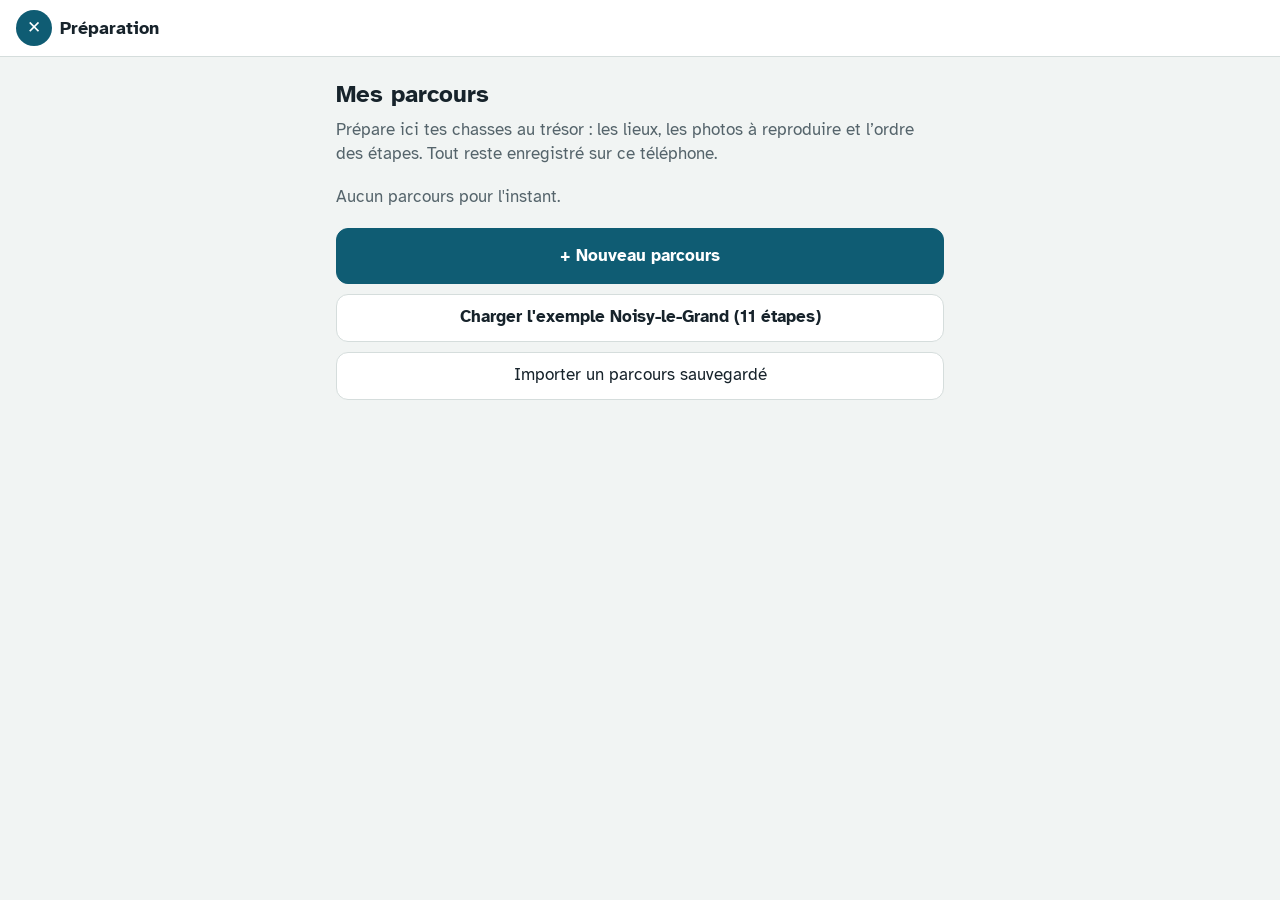
==== pilote.html @ 973d1b1b "Bloc 1 : mode préparation des parcours Le parent crée, renomme, duplique, sauvegarde et supprime ses" ====
<!doctype html>
<html lang="fr">
<head>
  <meta charset="utf-8">
  <meta name="viewport" content="width=device-width, initial-scale=1, viewport-fit=cover">
  <title>Chasse au trésor – Parent</title>
  <meta name="theme-color" content="#0f5c73">
  <link rel="preconnect" href="https://fonts.googleapis.com">
  <link rel="preconnect" href="https://fonts.gstatic.com" crossorigin>
  <link rel="stylesheet" href="https://fonts.googleapis.com/css2?family=Atkinson+Hyperlegible:wght@400;700&display=swap">
  <link rel="stylesheet" href="css/pilote.css">
</head>
<body>
  <div id="app"></div>
  <div id="toast" class="toast" role="status" aria-live="polite" hidden></div>
  <script src="js/vendor/qrcode.js"></script>
  <script src="js/stockage.js"></script>
  <script src="js/pilote.js"></script>
</body>
</html>
---- css/pilote.css ----
/* Téléphone parent : interface sobre et lisible en extérieur. */

:root {
  --fond: #f1f4f3;
  --surface: #ffffff;
  --encre: #17232b;
  --encre-2: #55646b;
  --trait: #d5dddc;
  --accent: #0f5c73;
  --accent-texte: #ffffff;
  --accent-doux: #e0eef2;
  --attention: #8a5200;
  --attention-fond: #fbeed6;
  --ok: #1d6636;
  --ok-fond: #e0f1e5;
  --danger: #b3261e;
  --voile: rgba(12, 20, 24, 0.55);
  --ombre: 0 1px 2px rgba(15, 35, 45, 0.08), 0 4px 16px rgba(15, 35, 45, 0.06);
  --rayon: 12px;
  --police: 'Atkinson Hyperlegible', system-ui, -apple-system, 'Segoe UI', Roboto, sans-serif;
  color-scheme: light;
}

@media (prefers-color-scheme: dark) {
  :root:not([data-theme='light']) {
    --fond: #0f1619;
    --surface: #172126;
    --encre: #e5ebea;
    --encre-2: #9aa8ac;
    --trait: #2b383e;
    --accent: #62b4ca;
    --accent-texte: #06212a;
    --accent-doux: #1b3540;
    --attention: #f0b45c;
    --attention-fond: #3a2a12;
    --ok: #7fd09a;
    --ok-fond: #16311f;
    --danger: #ff8a80;
    --voile: rgba(0, 0, 0, 0.65);
    --ombre: none;
    color-scheme: dark;
  }
}
:root[data-theme='dark'] {
  --fond: #0f1619;
  --surface: #172126;
  --encre: #e5ebea;
  --encre-2: #9aa8ac;
  --trait: #2b383e;
  --accent: #62b4ca;
  --accent-texte: #06212a;
  --accent-doux: #1b3540;
  --attention: #f0b45c;
  --attention-fond: #3a2a12;
  --ok: #7fd09a;
  --ok-fond: #16311f;
  --danger: #ff8a80;
  --voile: rgba(0, 0, 0, 0.65);
  --ombre: none;
  color-scheme: dark;
}

* { box-sizing: border-box; }
[hidden] { display: none !important; }

body {
  margin: 0;
  background: var(--fond);
  color: var(--encre);
  font-family: var(--police);
  font-size: 17px;
  line-height: 1.45;
  -webkit-text-size-adjust: 100%;
}

h1, h2, h3 { text-wrap: balance; margin: 0; }

button, input, select, label.btn { font: inherit; }

:focus-visible { outline: 3px solid var(--accent); outline-offset: 2px; }

/* Barre du haut */
.barre {
  position: sticky;
  top: env(safe-area-inset-top, 0px);
  z-index: 5;
  display: flex;
  align-items: center;
  gap: 8px;
  padding: 10px 16px;
  background: var(--surface);
  border-bottom: 1px solid var(--trait);
}
.barre h1 {
  flex: 1;
  font-size: 1.15rem;
  white-space: nowrap;
  overflow: hidden;
  text-overflow: ellipsis;
}
.marque {
  display: grid;
  place-items: center;
  width: 36px;
  height: 36px;
  border-radius: 50%;
  background: var(--accent);
  color: var(--accent-texte);
  font-weight: 700;
}
.btn-icone {
  width: 44px;
  height: 44px;
  margin-left: -8px;
  border: 0;
  background: none;
  color: var(--accent);
  font-size: 2rem;
  line-height: 1;
  cursor: pointer;
}

/* Page */
.page {
  display: flex;
  flex-direction: column;
  gap: 18px;
  max-width: 640px;
  margin: 0 auto;
  padding: 20px 16px 48px;
}
.intro h2 { font-size: 1.5rem; }
.intro p { margin: 6px 0 0; color: var(--encre-2); }
.vide { margin: 0; color: var(--encre-2); }
.alerte {
  margin: 0;
  padding: 12px 14px;
  border-radius: var(--rayon);
  background: var(--attention-fond);
  color: var(--attention);
}
.sous-titre {
  margin-top: 14px;
  font-size: 0.8rem;
  letter-spacing: 0.08em;
  text-transform: uppercase;
  color: var(--encre-2);
}

/* Boutons */
.btn {
  display: inline-flex;
  align-items: center;
  justify-content: center;
  min-height: 48px;
  padding: 10px 16px;
  border: 1px solid var(--trait);
  border-radius: var(--rayon);
  background: var(--surface);
  color: var(--encre);
  font-weight: 700;
  text-align: center;
  cursor: pointer;
}
.btn:disabled { opacity: 0.45; cursor: default; }
.btn-principal { background: var(--accent); border-color: var(--accent); color: var(--accent-texte); }
.btn-danger { background: var(--danger); border-color: var(--danger); color: #fff; }
.btn-danger-texte { color: var(--danger); }
.btn-large { min-height: 56px; font-size: 1.05rem; }
.pile-boutons { display: flex; flex-direction: column; gap: 10px; }
.rangee { display: flex; flex-wrap: wrap; align-items: center; gap: 10px 16px; }
.rangee-boutons { display: flex; gap: 10px; }
.rangee-boutons > * { flex: 1; }
.lien { color: var(--accent); font-weight: 700; }

/* Liste des parcours */
.liste-parcours { list-style: none; margin: 0; padding: 0; display: flex; flex-direction: column; gap: 10px; }
.carte-parcours {
  position: relative;
  display: flex;
  flex-direction: column;
  gap: 2px;
  width: 100%;
  padding: 14px 44px 14px 16px;
  border: 1px solid var(--trait);
  border-radius: var(--rayon);
  background: var(--surface);
  box-shadow: var(--ombre);
  color: var(--encre);
  text-align: left;
  cursor: pointer;
}
.carte-titre { font-size: 1.1rem; font-weight: 700; }
.carte-infos { font-size: 0.9rem; color: var(--encre-2); }
.chevron { position: absolute; right: 16px; top: 50%; transform: translateY(-50%); font-size: 1.6rem; color: var(--encre-2); }

/* Parcours : résumé + étapes */
.resume { display: flex; flex-wrap: wrap; align-items: center; gap: 8px 12px; font-weight: 700; }
.pastille { padding: 3px 10px; border-radius: 999px; font-size: 0.85rem; }
.pastille-attention { background: var(--attention-fond); color: var(--attention); }
.pastille-ok { background: var(--ok-fond); color: var(--ok); }

.liste-etapes { list-style: none; margin: 0; padding: 0; display: flex; flex-direction: column; gap: 8px; }
.etape {
  display: grid;
  grid-template-columns: 28px 56px minmax(0, 1fr) auto;
  align-items: center;
  gap: 10px;
  padding: 10px;
  border: 1px solid var(--trait);
  border-radius: var(--rayon);
  background: var(--surface);
}
.numero {
  display: grid;
  place-items: center;
  width: 28px;
  height: 28px;
  border-radius: 50%;
  background: var(--accent-doux);
  color: var(--accent);
  font-weight: 700;
  font-variant-numeric: tabular-nums;
}
.vignette { width: 56px; height: 56px; border-radius: 8px; object-fit: cover; display: block; }
.vignette-vide {
  display: grid;
  place-items: center;
  border: 1px dashed var(--trait);
  color: var(--encre-2);
  font-size: 0.65rem;
  line-height: 1.1;
  text-align: center;
}
.etape-texte {
  display: flex;
  flex-direction: column;
  min-width: 0;
  padding: 4px 0;
  border: 0;
  background: none;
  color: var(--encre);
  text-align: left;
  cursor: pointer;
}
.etape-nom { font-weight: 700; overflow-wrap: anywhere; }
.etape-coords { font-size: 0.85rem; color: var(--encre-2); font-variant-numeric: tabular-nums; }
.etape-actions { display: flex; align-items: center; gap: 6px; }
.btn-qr {
  width: 48px;
  height: 48px;
  padding: 2px;
  border: 1px solid var(--trait);
  border-radius: 6px;
  background: #fff;
  cursor: pointer;
}
.btn-qr svg { display: block; width: 100%; height: 100%; }
.fleches { display: flex; flex-direction: column; gap: 4px; }
.btn-fleche {
  width: 36px;
  height: 22px;
  border: 1px solid var(--trait);
  border-radius: 6px;
  background: var(--surface);
  color: var(--encre);
  font-size: 0.85rem;
  line-height: 1;
  cursor: pointer;
}
.btn-fleche:disabled { opacity: 0.3; cursor: default; }

/* Formulaire d'étape */
.champ { display: flex; flex-direction: column; gap: 8px; }
.champ > label, .etiquette { font-weight: 700; }
.formulaire input[type='text'], .formulaire select, .boite input[type='text'] {
  width: 100%;
  min-height: 50px;
  padding: 10px 12px;
  border: 1px solid var(--trait);
  border-radius: var(--rayon);
  background: var(--surface);
  color: var(--encre);
  font-size: 1rem;
}
.formulaire input.invalide { border-color: var(--danger); }
.aide { margin: 0; font-size: 0.9rem; color: var(--encre-2); }
.apercu-photo img { display: block; width: 100%; max-height: 360px; object-fit: contain; border-radius: var(--rayon); background: var(--surface); }
.apercu-vide {
  display: grid;
  place-items: center;
  min-height: 140px;
  border: 1px dashed var(--trait);
  border-radius: var(--rayon);
  color: var(--encre-2);
}

/* Boîtes de dialogue */
.voile {
  position: fixed;
  inset: 0;
  z-index: 20;
  display: grid;
  place-items: center;
  padding: 16px;
  background: var(--voile);
}
.boite {
  display: flex;
  flex-direction: column;
  gap: 14px;
  width: 100%;
  max-width: 420px;
  padding: 20px;
  border-radius: 16px;
  background: var(--surface);
  color: var(--encre);
}
.boite h2 { font-size: 1.2rem; }
.boite p { margin: 0; color: var(--encre-2); }

/* QR en grand : toujours noir sur blanc pour être scanné facilement */
.voile-qr { background: var(--fond); overflow-y: auto; place-items: start center; padding-top: calc(16px + env(safe-area-inset-top, 0px)); }
.qr-contenu { display: flex; flex-direction: column; gap: 12px; width: 100%; max-width: 440px; text-align: center; }
.qr-etape { margin: 0; font-size: 0.85rem; letter-spacing: 0.08em; text-transform: uppercase; color: var(--encre-2); }
.qr-contenu h2 { font-size: 1.35rem; }
.qr-grand { width: 100%; max-width: 360px; margin: 0 auto; padding: 8px; border-radius: 12px; background: #fff; }
.qr-grand svg { display: block; width: 100%; height: auto; }
.qr-coords { margin: 0; color: var(--encre-2); font-variant-numeric: tabular-nums; }

/* Message temporaire */
.toast {
  position: fixed;
  left: 16px;
  right: 16px;
  bottom: calc(16px + env(safe-area-inset-bottom, 0px));
  z-index: 30;
  max-width: 480px;
  margin: 0 auto;
  padding: 12px 16px;
  border-radius: var(--rayon);
  background: var(--encre);
  color: var(--fond);
  text-align: center;
  font-weight: 700;
}

@media (prefers-reduced-motion: no-preference) {
  .btn, .carte-parcours { transition: transform 0.08s ease; }
  .btn:active:not(:disabled), .carte-parcours:active { transform: scale(0.98); }
}
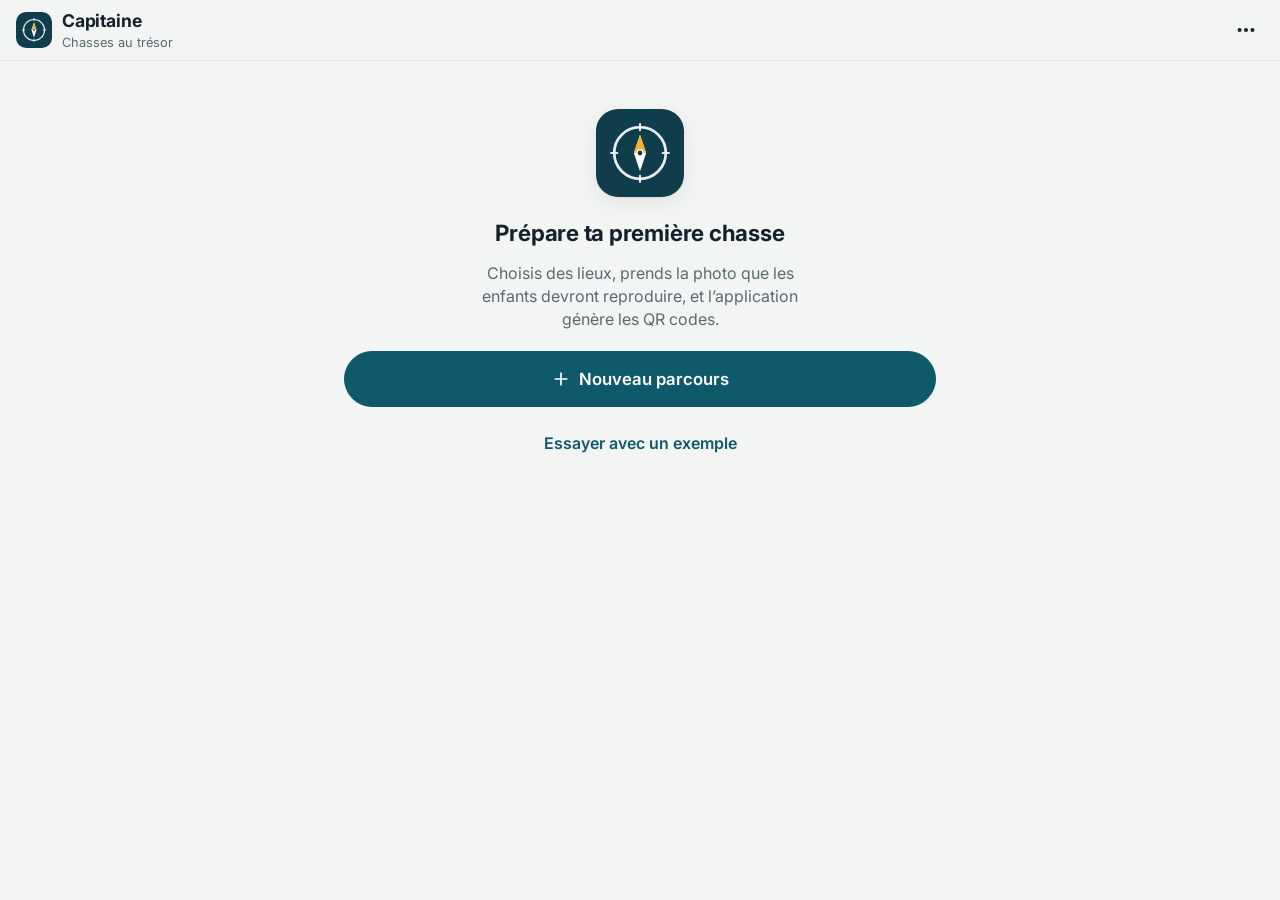
==== commit 81b34c8d: "Application parent « Capitaine » installable et nouvelle interface - Manifeste, icônes et service wo" ====
--- a/pilote.html
+++ b/pilote.html
@@ -3,18 +3,29 @@
 <head>
   <meta charset="utf-8">
   <meta name="viewport" content="width=device-width, initial-scale=1, viewport-fit=cover">
-  <title>Chasse au trésor – Parent</title>
-  <meta name="theme-color" content="#0f5c73">
+  <title>Capitaine – Chasse au trésor</title>
+  <meta name="description" content="Préparer et piloter les chasses au trésor des enfants.">
+  <meta name="theme-color" content="#f3f5f4" media="(prefers-color-scheme: light)">
+  <meta name="theme-color" content="#0e1518" media="(prefers-color-scheme: dark)">
+  <meta name="mobile-web-app-capable" content="yes">
+  <meta name="apple-mobile-web-app-capable" content="yes">
+  <meta name="apple-mobile-web-app-title" content="Capitaine">
+  <meta name="apple-mobile-web-app-status-bar-style" content="default">
+  <link rel="manifest" href="manifest-pilote.webmanifest">
+  <link rel="icon" href="icones/parent.svg" type="image/svg+xml">
+  <link rel="apple-touch-icon" href="icones/parent-apple-touch.png">
   <link rel="preconnect" href="https://fonts.googleapis.com">
   <link rel="preconnect" href="https://fonts.gstatic.com" crossorigin>
-  <link rel="stylesheet" href="https://fonts.googleapis.com/css2?family=Atkinson+Hyperlegible:wght@400;700&display=swap">
-  <link rel="stylesheet" href="css/pilote.css">
+  <link rel="stylesheet" href="https://fonts.googleapis.com/css2?family=Inter:wght@400;500;600;700&display=swap">
+  <link rel="stylesheet" href="js/vendor/leaflet/leaflet.css">
+  <link rel="stylesheet" href="css/pilote.css?v=5">
 </head>
 <body>
   <div id="app"></div>
   <div id="toast" class="toast" role="status" aria-live="polite" hidden></div>
   <script src="js/vendor/qrcode.js"></script>
-  <script src="js/stockage.js"></script>
-  <script src="js/pilote.js"></script>
+  <script src="js/vendor/leaflet/leaflet.js"></script>
+  <script src="js/stockage.js?v=3"></script>
+  <script src="js/pilote.js?v=5"></script>
 </body>
 </html>
--- a/js/vendor/leaflet/leaflet.css
+++ b/js/vendor/leaflet/leaflet.css
@@ -0,0 +1,661 @@
+/* required styles */
+
+.leaflet-pane,
+.leaflet-tile,
+.leaflet-marker-icon,
+.leaflet-marker-shadow,
+.leaflet-tile-container,
+.leaflet-pane > svg,
+.leaflet-pane > canvas,
+.leaflet-zoom-box,
+.leaflet-image-layer,
+.leaflet-layer {
+	position: absolute;
+	left: 0;
+	top: 0;
+	}
+.leaflet-container {
+	overflow: hidden;
+	}
+.leaflet-tile,
+.leaflet-marker-icon,
+.leaflet-marker-shadow {
+	-webkit-user-select: none;
+	   -moz-user-select: none;
+	        user-select: none;
+	  -webkit-user-drag: none;
+	}
+/* Prevents IE11 from highlighting tiles in blue */
+.leaflet-tile::selection {
+	background: transparent;
+}
+/* Safari renders non-retina tile on retina better with this, but Chrome is worse */
+.leaflet-safari .leaflet-tile {
+	image-rendering: -webkit-optimize-contrast;
+	}
+/* hack that prevents hw layers "stretching" when loading new tiles */
+.leaflet-safari .leaflet-tile-container {
+	width: 1600px;
+	height: 1600px;
+	-webkit-transform-origin: 0 0;
+	}
+.leaflet-marker-icon,
+.leaflet-marker-shadow {
+	display: block;
+	}
+/* .leaflet-container svg: reset svg max-width decleration shipped in Joomla! (joomla.org) 3.x */
+/* .leaflet-container img: map is broken in FF if you have max-width: 100% on tiles */
+.leaflet-container .leaflet-overlay-pane svg {
+	max-width: none !important;
+	max-height: none !important;
+	}
+.leaflet-container .leaflet-marker-pane img,
+.leaflet-container .leaflet-shadow-pane img,
+.leaflet-container .leaflet-tile-pane img,
+.leaflet-container img.leaflet-image-layer,
+.leaflet-container .leaflet-tile {
+	max-width: none !important;
+	max-height: none !important;
+	width: auto;
+	padding: 0;
+	}
+
+.leaflet-container img.leaflet-tile {
+	/* See: https://bugs.chromium.org/p/chromium/issues/detail?id=600120 */
+	mix-blend-mode: plus-lighter;
+}
+
+.leaflet-container.leaflet-touch-zoom {
+	-ms-touch-action: pan-x pan-y;
+	touch-action: pan-x pan-y;
+	}
+.leaflet-container.leaflet-touch-drag {
+	-ms-touch-action: pinch-zoom;
+	/* Fallback for FF which doesn't support pinch-zoom */
+	touch-action: none;
+	touch-action: pinch-zoom;
+}
+.leaflet-container.leaflet-touch-drag.leaflet-touch-zoom {
+	-ms-touch-action: none;
+	touch-action: none;
+}
+.leaflet-container {
+	-webkit-tap-highlight-color: transparent;
+}
+.leaflet-container a {
+	-webkit-tap-highlight-color: rgba(51, 181, 229, 0.4);
+}
+.leaflet-tile {
+	filter: inherit;
+	visibility: hidden;
+	}
+.leaflet-tile-loaded {
+	visibility: inherit;
+	}
+.leaflet-zoom-box {
+	width: 0;
+	height: 0;
+	-moz-box-sizing: border-box;
+	     box-sizing: border-box;
+	z-index: 800;
+	}
+/* workaround for https://bugzilla.mozilla.org/show_bug.cgi?id=888319 */
+.leaflet-overlay-pane svg {
+	-moz-user-select: none;
+	}
+
+.leaflet-pane         { z-index: 400; }
+
+.leaflet-tile-pane    { z-index: 200; }
+.leaflet-overlay-pane { z-index: 400; }
+.leaflet-shadow-pane  { z-index: 500; }
+.leaflet-marker-pane  { z-index: 600; }
+.leaflet-tooltip-pane   { z-index: 650; }
+.leaflet-popup-pane   { z-index: 700; }
+
+.leaflet-map-pane canvas { z-index: 100; }
+.leaflet-map-pane svg    { z-index: 200; }
+
+.leaflet-vml-shape {
+	width: 1px;
+	height: 1px;
+	}
+.lvml {
+	behavior: url(#default#VML);
+	display: inline-block;
+	position: absolute;
+	}
+
+
+/* control positioning */
+
+.leaflet-control {
+	position: relative;
+	z-index: 800;
+	pointer-events: visiblePainted; /* IE 9-10 doesn't have auto */
+	pointer-events: auto;
+	}
+.leaflet-top,
+.leaflet-bottom {
+	position: absolute;
+	z-index: 1000;
+	pointer-events: none;
+	}
+.leaflet-top {
+	top: 0;
+	}
+.leaflet-right {
+	right: 0;
+	}
+.leaflet-bottom {
+	bottom: 0;
+	}
+.leaflet-left {
+	left: 0;
+	}
+.leaflet-control {
+	float: left;
+	clear: both;
+	}
+.leaflet-right .leaflet-control {
+	float: right;
+	}
+.leaflet-top .leaflet-control {
+	margin-top: 10px;
+	}
+.leaflet-bottom .leaflet-control {
+	margin-bottom: 10px;
+	}
+.leaflet-left .leaflet-control {
+	margin-left: 10px;
+	}
+.leaflet-right .leaflet-control {
+	margin-right: 10px;
+	}
+
+
+/* zoom and fade animations */
+
+.leaflet-fade-anim .leaflet-popup {
+	opacity: 0;
+	-webkit-transition: opacity 0.2s linear;
+	   -moz-transition: opacity 0.2s linear;
+	        transition: opacity 0.2s linear;
+	}
+.leaflet-fade-anim .leaflet-map-pane .leaflet-popup {
+	opacity: 1;
+	}
+.leaflet-zoom-animated {
+	-webkit-transform-origin: 0 0;
+	    -ms-transform-origin: 0 0;
+	        transform-origin: 0 0;
+	}
+svg.leaflet-zoom-animated {
+	will-change: transform;
+}
+
+.leaflet-zoom-anim .leaflet-zoom-animated {
+	-webkit-transition: -webkit-transform 0.25s cubic-bezier(0,0,0.25,1);
+	   -moz-transition:    -moz-transform 0.25s cubic-bezier(0,0,0.25,1);
+	        transition:         transform 0.25s cubic-bezier(0,0,0.25,1);
+	}
+.leaflet-zoom-anim .leaflet-tile,
+.leaflet-pan-anim .leaflet-tile {
+	-webkit-transition: none;
+	   -moz-transition: none;
+	        transition: none;
+	}
+
+.leaflet-zoom-anim .leaflet-zoom-hide {
+	visibility: hidden;
+	}
+
+
+/* cursors */
+
+.leaflet-interactive {
+	cursor: pointer;
+	}
+.leaflet-grab {
+	cursor: -webkit-grab;
+	cursor:    -moz-grab;
+	cursor:         grab;
+	}
+.leaflet-crosshair,
+.leaflet-crosshair .leaflet-interactive {
+	cursor: crosshair;
+	}
+.leaflet-popup-pane,
+.leaflet-control {
+	cursor: auto;
+	}
+.leaflet-dragging .leaflet-grab,
+.leaflet-dragging .leaflet-grab .leaflet-interactive,
+.leaflet-dragging .leaflet-marker-draggable {
+	cursor: move;
+	cursor: -webkit-grabbing;
+	cursor:    -moz-grabbing;
+	cursor:         grabbing;
+	}
+
+/* marker & overlays interactivity */
+.leaflet-marker-icon,
+.leaflet-marker-shadow,
+.leaflet-image-layer,
+.leaflet-pane > svg path,
+.leaflet-tile-container {
+	pointer-events: none;
+	}
+
+.leaflet-marker-icon.leaflet-interactive,
+.leaflet-image-layer.leaflet-interactive,
+.leaflet-pane > svg path.leaflet-interactive,
+svg.leaflet-image-layer.leaflet-interactive path {
+	pointer-events: visiblePainted; /* IE 9-10 doesn't have auto */
+	pointer-events: auto;
+	}
+
+/* visual tweaks */
+
+.leaflet-container {
+	background: #ddd;
+	outline-offset: 1px;
+	}
+.leaflet-container a {
+	color: #0078A8;
+	}
+.leaflet-zoom-box {
+	border: 2px dotted #38f;
+	background: rgba(255,255,255,0.5);
+	}
+
+
+/* general typography */
+.leaflet-container {
+	font-family: "Helvetica Neue", Arial, Helvetica, sans-serif;
+	font-size: 12px;
+	font-size: 0.75rem;
+	line-height: 1.5;
+	}
+
+
+/* general toolbar styles */
+
+.leaflet-bar {
+	box-shadow: 0 1px 5px rgba(0,0,0,0.65);
+	border-radius: 4px;
+	}
+.leaflet-bar a {
+	background-color: #fff;
+	border-bottom: 1px solid #ccc;
+	width: 26px;
+	height: 26px;
+	line-height: 26px;
+	display: block;
+	text-align: center;
+	text-decoration: none;
+	color: black;
+	}
+.leaflet-bar a,
+.leaflet-control-layers-toggle {
+	background-position: 50% 50%;
+	background-repeat: no-repeat;
+	display: block;
+	}
+.leaflet-bar a:hover,
+.leaflet-bar a:focus {
+	background-color: #f4f4f4;
+	}
+.leaflet-bar a:first-child {
+	border-top-left-radius: 4px;
+	border-top-right-radius: 4px;
+	}
+.leaflet-bar a:last-child {
+	border-bottom-left-radius: 4px;
+	border-bottom-right-radius: 4px;
+	border-bottom: none;
+	}
+.leaflet-bar a.leaflet-disabled {
+	cursor: default;
+	background-color: #f4f4f4;
+	color: #bbb;
+	}
+
+.leaflet-touch .leaflet-bar a {
+	width: 30px;
+	height: 30px;
+	line-height: 30px;
+	}
+.leaflet-touch .leaflet-bar a:first-child {
+	border-top-left-radius: 2px;
+	border-top-right-radius: 2px;
+	}
+.leaflet-touch .leaflet-bar a:last-child {
+	border-bottom-left-radius: 2px;
+	border-bottom-right-radius: 2px;
+	}
+
+/* zoom control */
+
+.leaflet-control-zoom-in,
+.leaflet-control-zoom-out {
+	font: bold 18px 'Lucida Console', Monaco, monospace;
+	text-indent: 1px;
+	}
+
+.leaflet-touch .leaflet-control-zoom-in, .leaflet-touch .leaflet-control-zoom-out  {
+	font-size: 22px;
+	}
+
+
+/* layers control */
+
+.leaflet-control-layers {
+	box-shadow: 0 1px 5px rgba(0,0,0,0.4);
+	background: #fff;
+	border-radius: 5px;
+	}
+.leaflet-control-layers-toggle {
+	background-image: url(images/layers.png);
+	width: 36px;
+	height: 36px;
+	}
+.leaflet-retina .leaflet-control-layers-toggle {
+	background-image: url(images/layers-2x.png);
+	background-size: 26px 26px;
+	}
+.leaflet-touch .leaflet-control-layers-toggle {
+	width: 44px;
+	height: 44px;
+	}
+.leaflet-control-layers .leaflet-control-layers-list,
+.leaflet-control-layers-expanded .leaflet-control-layers-toggle {
+	display: none;
+	}
+.leaflet-control-layers-expanded .leaflet-control-layers-list {
+	display: block;
+	position: relative;
+	}
+.leaflet-control-layers-expanded {
+	padding: 6px 10px 6px 6px;
+	color: #333;
+	background: #fff;
+	}
+.leaflet-control-layers-scrollbar {
+	overflow-y: scroll;
+	overflow-x: hidden;
+	padding-right: 5px;
+	}
+.leaflet-control-layers-selector {
+	margin-top: 2px;
+	position: relative;
+	top: 1px;
+	}
+.leaflet-control-layers label {
+	display: block;
+	font-size: 13px;
+	font-size: 1.08333em;
+	}
+.leaflet-control-layers-separator {
+	height: 0;
+	border-top: 1px solid #ddd;
+	margin: 5px -10px 5px -6px;
+	}
+
+/* Default icon URLs */
+.leaflet-default-icon-path { /* used only in path-guessing heuristic, see L.Icon.Default */
+	background-image: url(images/marker-icon.png);
+	}
+
+
+/* attribution and scale controls */
+
+.leaflet-container .leaflet-control-attribution {
+	background: #fff;
+	background: rgba(255, 255, 255, 0.8);
+	margin: 0;
+	}
+.leaflet-control-attribution,
+.leaflet-control-scale-line {
+	padding: 0 5px;
+	color: #333;
+	line-height: 1.4;
+	}
+.leaflet-control-attribution a {
+	text-decoration: none;
+	}
+.leaflet-control-attribution a:hover,
+.leaflet-control-attribution a:focus {
+	text-decoration: underline;
+	}
+.leaflet-attribution-flag {
+	display: inline !important;
+	vertical-align: baseline !important;
+	width: 1em;
+	height: 0.6669em;
+	}
+.leaflet-left .leaflet-control-scale {
+	margin-left: 5px;
+	}
+.leaflet-bottom .leaflet-control-scale {
+	margin-bottom: 5px;
+	}
+.leaflet-control-scale-line {
+	border: 2px solid #777;
+	border-top: none;
+	line-height: 1.1;
+	padding: 2px 5px 1px;
+	white-space: nowrap;
+	-moz-box-sizing: border-box;
+	     box-sizing: border-box;
+	background: rgba(255, 255, 255, 0.8);
+	text-shadow: 1px 1px #fff;
+	}
+.leaflet-control-scale-line:not(:first-child) {
+	border-top: 2px solid #777;
+	border-bottom: none;
+	margin-top: -2px;
+	}
+.leaflet-control-scale-line:not(:first-child):not(:last-child) {
+	border-bottom: 2px solid #777;
+	}
+
+.leaflet-touch .leaflet-control-attribution,
+.leaflet-touch .leaflet-control-layers,
+.leaflet-touch .leaflet-bar {
+	box-shadow: none;
+	}
+.leaflet-touch .leaflet-control-layers,
+.leaflet-touch .leaflet-bar {
+	border: 2px solid rgba(0,0,0,0.2);
+	background-clip: padding-box;
+	}
+
+
+/* popup */
+
+.leaflet-popup {
+	position: absolute;
+	text-align: center;
+	margin-bottom: 20px;
+	}
+.leaflet-popup-content-wrapper {
+	padding: 1px;
+	text-align: left;
+	border-radius: 12px;
+	}
+.leaflet-popup-content {
+	margin: 13px 24px 13px 20px;
+	line-height: 1.3;
+	font-size: 13px;
+	font-size: 1.08333em;
+	min-height: 1px;
+	}
+.leaflet-popup-content p {
+	margin: 17px 0;
+	margin: 1.3em 0;
+	}
+.leaflet-popup-tip-container {
+	width: 40px;
+	height: 20px;
+	position: absolute;
+	left: 50%;
+	margin-top: -1px;
+	margin-left: -20px;
+	overflow: hidden;
+	pointer-events: none;
+	}
+.leaflet-popup-tip {
+	width: 17px;
+	height: 17px;
+	padding: 1px;
+
+	margin: -10px auto 0;
+	pointer-events: auto;
+
+	-webkit-transform: rotate(45deg);
+	   -moz-transform: rotate(45deg);
+	    -ms-transform: rotate(45deg);
+	        transform: rotate(45deg);
+	}
+.leaflet-popup-content-wrapper,
+.leaflet-popup-tip {
+	background: white;
+	color: #333;
+	box-shadow: 0 3px 14px rgba(0,0,0,0.4);
+	}
+.leaflet-container a.leaflet-popup-close-button {
+	position: absolute;
+	top: 0;
+	right: 0;
+	border: none;
+	text-align: center;
+	width: 24px;
+	height: 24px;
+	font: 16px/24px Tahoma, Verdana, sans-serif;
+	color: #757575;
+	text-decoration: none;
+	background: transparent;
+	}
+.leaflet-container a.leaflet-popup-close-button:hover,
+.leaflet-container a.leaflet-popup-close-button:focus {
+	color: #585858;
+	}
+.leaflet-popup-scrolled {
+	overflow: auto;
+	}
+
+.leaflet-oldie .leaflet-popup-content-wrapper {
+	-ms-zoom: 1;
+	}
+.leaflet-oldie .leaflet-popup-tip {
+	width: 24px;
+	margin: 0 auto;
+
+	-ms-filter: "progid:DXImageTransform.Microsoft.Matrix(M11=0.70710678, M12=0.70710678, M21=-0.70710678, M22=0.70710678)";
+	filter: progid:DXImageTransform.Microsoft.Matrix(M11=0.70710678, M12=0.70710678, M21=-0.70710678, M22=0.70710678);
+	}
+
+.leaflet-oldie .leaflet-control-zoom,
+.leaflet-oldie .leaflet-control-layers,
+.leaflet-oldie .leaflet-popup-content-wrapper,
+.leaflet-oldie .leaflet-popup-tip {
+	border: 1px solid #999;
+	}
+
+
+/* div icon */
+
+.leaflet-div-icon {
+	background: #fff;
+	border: 1px solid #666;
+	}
+
+
+/* Tooltip */
+/* Base styles for the element that has a tooltip */
+.leaflet-tooltip {
+	position: absolute;
+	padding: 6px;
+	background-color: #fff;
+	border: 1px solid #fff;
+	border-radius: 3px;
+	color: #222;
+	white-space: nowrap;
+	-webkit-user-select: none;
+	-moz-user-select: none;
+	-ms-user-select: none;
+	user-select: none;
+	pointer-events: none;
+	box-shadow: 0 1px 3px rgba(0,0,0,0.4);
+	}
+.leaflet-tooltip.leaflet-interactive {
+	cursor: pointer;
+	pointer-events: auto;
+	}
+.leaflet-tooltip-top:before,
+.leaflet-tooltip-bottom:before,
+.leaflet-tooltip-left:before,
+.leaflet-tooltip-right:before {
+	position: absolute;
+	pointer-events: none;
+	border: 6px solid transparent;
+	background: transparent;
+	content: "";
+	}
+
+/* Directions */
+
+.leaflet-tooltip-bottom {
+	margin-top: 6px;
+}
+.leaflet-tooltip-top {
+	margin-top: -6px;
+}
+.leaflet-tooltip-bottom:before,
+.leaflet-tooltip-top:before {
+	left: 50%;
+	margin-left: -6px;
+	}
+.leaflet-tooltip-top:before {
+	bottom: 0;
+	margin-bottom: -12px;
+	border-top-color: #fff;
+	}
+.leaflet-tooltip-bottom:before {
+	top: 0;
+	margin-top: -12px;
+	margin-left: -6px;
+	border-bottom-color: #fff;
+	}
+.leaflet-tooltip-left {
+	margin-left: -6px;
+}
+.leaflet-tooltip-right {
+	margin-left: 6px;
+}
+.leaflet-tooltip-left:before,
+.leaflet-tooltip-right:before {
+	top: 50%;
+	margin-top: -6px;
+	}
+.leaflet-tooltip-left:before {
+	right: 0;
+	margin-right: -12px;
+	border-left-color: #fff;
+	}
+.leaflet-tooltip-right:before {
+	left: 0;
+	margin-left: -12px;
+	border-right-color: #fff;
+	}
+
+/* Printing */
+
+@media print {
+	/* Prevent printers from removing background-images of controls. */
+	.leaflet-control {
+		-webkit-print-color-adjust: exact;
+		print-color-adjust: exact;
+		}
+	}
--- a/css/pilote.css
+++ b/css/pilote.css
@@ -1,240 +1,406 @@
-/* Téléphone parent : interface sobre et lisible en extérieur. */
+/* Application du capitaine : sobre, lisible en extérieur, pensée pour le pouce. */
 
 :root {
-  --fond: #f1f4f3;
+  --fond: #f3f5f4;
   --surface: #ffffff;
-  --encre: #17232b;
-  --encre-2: #55646b;
-  --trait: #d5dddc;
-  --accent: #0f5c73;
+  --surface-2: #eef2f1;
+  --encre: #14212a;
+  --encre-2: #5a6970;
+  --trait: #dde4e3;
+  --accent: #0e5a6b;
+  --accent-fort: #0f3d4c;
+  --jeu: #0f3d4c;
   --accent-texte: #ffffff;
-  --accent-doux: #e0eef2;
+  --accent-doux: #e1eef1;
+  --or: #e0a526;
+  --or-doux: #fbf1d9;
   --attention: #8a5200;
   --attention-fond: #fbeed6;
-  --ok: #1d6636;
-  --ok-fond: #e0f1e5;
+  --ok: #1d6a3a;
+  --ok-fond: #e1f2e6;
   --danger: #b3261e;
-  --voile: rgba(12, 20, 24, 0.55);
-  --ombre: 0 1px 2px rgba(15, 35, 45, 0.08), 0 4px 16px rgba(15, 35, 45, 0.06);
-  --rayon: 12px;
-  --police: 'Atkinson Hyperlegible', system-ui, -apple-system, 'Segoe UI', Roboto, sans-serif;
+  --voile: rgba(10, 18, 22, 0.5);
+  --ombre: 0 1px 2px rgba(15, 35, 45, 0.06), 0 6px 20px rgba(15, 35, 45, 0.07);
+  --ombre-forte: 0 4px 12px rgba(15, 35, 45, 0.18), 0 12px 32px rgba(15, 35, 45, 0.16);
+  --rayon: 14px;
+  --rayon-grand: 20px;
+  --police: 'Inter', system-ui, -apple-system, 'Segoe UI', Roboto, sans-serif;
   color-scheme: light;
 }
 
 @media (prefers-color-scheme: dark) {
   :root:not([data-theme='light']) {
-    --fond: #0f1619;
-    --surface: #172126;
-    --encre: #e5ebea;
-    --encre-2: #9aa8ac;
-    --trait: #2b383e;
-    --accent: #62b4ca;
-    --accent-texte: #06212a;
-    --accent-doux: #1b3540;
+    --fond: #0e1518;
+    --surface: #162126;
+    --surface-2: #1c292f;
+    --encre: #e6eceb;
+    --encre-2: #9aa9ad;
+    --trait: #28363c;
+    --accent: #6cc0d4;
+    --accent-fort: #0f3d4c;
+    --jeu: #1f6f84;
+    --accent-texte: #06222b;
+    --accent-doux: #1a3640;
+    --or: #f0bd4f;
+    --or-doux: #3a2e12;
     --attention: #f0b45c;
     --attention-fond: #3a2a12;
-    --ok: #7fd09a;
-    --ok-fond: #16311f;
+    --ok: #82d39e;
+    --ok-fond: #15321f;
     --danger: #ff8a80;
-    --voile: rgba(0, 0, 0, 0.65);
+    --voile: rgba(0, 0, 0, 0.6);
     --ombre: none;
+    --ombre-forte: 0 8px 28px rgba(0, 0, 0, 0.5);
     color-scheme: dark;
   }
 }
 :root[data-theme='dark'] {
-  --fond: #0f1619;
-  --surface: #172126;
-  --encre: #e5ebea;
-  --encre-2: #9aa8ac;
-  --trait: #2b383e;
-  --accent: #62b4ca;
-  --accent-texte: #06212a;
-  --accent-doux: #1b3540;
+  --fond: #0e1518;
+  --surface: #162126;
+  --surface-2: #1c292f;
+  --encre: #e6eceb;
+  --encre-2: #9aa9ad;
+  --trait: #28363c;
+  --accent: #6cc0d4;
+  --accent-fort: #0f3d4c;
+  --jeu: #1f6f84;
+  --accent-texte: #06222b;
+  --accent-doux: #1a3640;
+  --or: #f0bd4f;
+  --or-doux: #3a2e12;
   --attention: #f0b45c;
   --attention-fond: #3a2a12;
-  --ok: #7fd09a;
-  --ok-fond: #16311f;
+  --ok: #82d39e;
+  --ok-fond: #15321f;
   --danger: #ff8a80;
-  --voile: rgba(0, 0, 0, 0.65);
+  --voile: rgba(0, 0, 0, 0.6);
   --ombre: none;
+  --ombre-forte: 0 8px 28px rgba(0, 0, 0, 0.5);
   color-scheme: dark;
 }
 
 * { box-sizing: border-box; }
 [hidden] { display: none !important; }
 
+html { -webkit-tap-highlight-color: transparent; }
 body {
   margin: 0;
+  min-height: 100dvh;
   background: var(--fond);
   color: var(--encre);
   font-family: var(--police);
-  font-size: 17px;
+  font-size: 16px;
   line-height: 1.45;
   -webkit-text-size-adjust: 100%;
-}
-
-h1, h2, h3 { text-wrap: balance; margin: 0; }
-
+  overscroll-behavior-y: none;
+}
+
+h1, h2, h3 { text-wrap: balance; margin: 0; letter-spacing: -0.01em; }
 button, input, select, label.btn { font: inherit; }
-
 :focus-visible { outline: 3px solid var(--accent); outline-offset: 2px; }
+.visuel-cache { position: absolute; width: 1px; height: 1px; overflow: hidden; clip: rect(0 0 0 0); white-space: nowrap; }
+
+/* Icônes */
+.ic { display: inline-grid; place-items: center; width: 20px; height: 20px; flex: none; }
+.ic svg { width: 100%; height: 100%; }
+.ic-grand { width: 36px; height: 36px; }
 
 /* Barre du haut */
 .barre {
   position: sticky;
-  top: env(safe-area-inset-top, 0px);
-  z-index: 5;
-  display: flex;
-  align-items: center;
-  gap: 8px;
-  padding: 10px 16px;
-  background: var(--surface);
-  border-bottom: 1px solid var(--trait);
-}
+  top: 0;
+  z-index: 10;
+  display: flex;
+  align-items: center;
+  gap: 10px;
+  padding: calc(8px + env(safe-area-inset-top, 0px)) 12px 8px;
+  background: color-mix(in srgb, var(--fond) 88%, transparent);
+  backdrop-filter: saturate(1.4) blur(14px);
+  -webkit-backdrop-filter: saturate(1.4) blur(14px);
+  border-bottom: 1px solid color-mix(in srgb, var(--trait) 70%, transparent);
+}
+.marque { width: 36px; height: 36px; margin-left: 4px; border-radius: 10px; }
+.barre-titres { flex: 1; min-width: 0; }
 .barre h1 {
-  flex: 1;
-  font-size: 1.15rem;
+  font-size: 1.1rem;
+  font-weight: 700;
   white-space: nowrap;
   overflow: hidden;
   text-overflow: ellipsis;
 }
-.marque {
+.barre-titres p { margin: 0; font-size: 0.8rem; color: var(--encre-2); white-space: nowrap; overflow: hidden; text-overflow: ellipsis; }
+.barre-actions { display: flex; gap: 4px; }
+.btn-rond {
+  display: inline-grid;
+  place-items: center;
+  flex: none;
+  width: 44px;
+  height: 44px;
+  padding: 0;
+  border: 0;
+  border-radius: 50%;
+  background: none;
+  color: var(--encre);
+  cursor: pointer;
+}
+.btn-rond .ic { width: 22px; height: 22px; }
+.btn-rond:hover { background: var(--surface-2); }
+.btn-rond:disabled { opacity: 0.3; cursor: default; background: none; }
+.btn-rond-cadre { width: 40px; height: 40px; border: 1px solid var(--trait); background: var(--surface); }
+
+/* Page */
+.page {
+  display: flex;
+  flex-direction: column;
+  gap: 16px;
+  max-width: 640px;
+  margin: 0 auto;
+  padding: 16px 16px 48px;
+}
+.page-accueil { padding-bottom: calc(110px + env(safe-area-inset-bottom, 0px)); }
+.alerte { margin: 0; padding: 12px 14px; border-radius: var(--rayon); background: var(--attention-fond); color: var(--attention); }
+.aide { margin: 0; font-size: 0.9rem; color: var(--encre-2); }
+.centre { text-align: center; justify-content: center; }
+.section-entete { display: flex; align-items: center; gap: 8px; margin-top: 8px; }
+.section-entete h2 { flex: 1; font-size: 1.15rem; }
+.compteur { min-width: 26px; padding: 2px 8px; border-radius: 999px; background: var(--surface-2); color: var(--encre-2); font-size: 0.85rem; font-weight: 600; text-align: center; }
+.sous-titre { display: flex; align-items: center; gap: 6px; font-size: 0.78rem; font-weight: 600; letter-spacing: 0.06em; text-transform: uppercase; color: var(--encre-2); }
+
+/* Boutons */
+.btn {
+  display: inline-flex;
+  align-items: center;
+  justify-content: center;
+  gap: 8px;
+  min-height: 48px;
+  padding: 10px 18px;
+  border: 1px solid var(--trait);
+  border-radius: 999px;
+  background: var(--surface);
+  color: var(--encre);
+  font-weight: 600;
+  text-align: center;
+  cursor: pointer;
+}
+.btn:disabled { opacity: 0.4; cursor: default; }
+.btn-principal { background: var(--accent); border-color: var(--accent); color: var(--accent-texte); }
+.btn-danger { background: var(--danger); border-color: var(--danger); color: #fff; }
+.btn-danger-texte { color: var(--danger); }
+.btn-discret { border-color: transparent; background: transparent; color: var(--accent); }
+.btn-discret.btn-danger-texte { color: var(--danger); }
+.btn-large { min-height: 56px; font-size: 1.05rem; }
+.btn-petit { min-height: 38px; padding: 6px 14px; font-size: 0.9rem; }
+.btn-petit .ic { width: 18px; height: 18px; }
+.btn-jeu { background: var(--jeu); border-color: var(--jeu); color: #fff; }
+.btn-jeu .ic { color: var(--or); }
+.btn-valider { background: var(--ok); border-color: var(--ok); color: var(--surface); }
+.btn-ajout {
+  min-height: 56px;
+  border: 1.5px dashed color-mix(in srgb, var(--accent) 55%, var(--trait));
+  border-radius: var(--rayon);
+  background: transparent;
+  color: var(--accent);
+}
+.pile-boutons { display: flex; flex-direction: column; gap: 8px; }
+.rangee { display: flex; flex-wrap: wrap; align-items: center; gap: 8px; }
+.rangee-boutons { display: flex; gap: 10px; }
+.rangee-boutons > * { flex: 1; }
+
+/* Bouton flottant */
+.fab {
+  position: fixed;
+  right: max(16px, calc(50vw - 304px));
+  bottom: calc(20px + env(safe-area-inset-bottom, 0px));
+  z-index: 8;
+  display: inline-flex;
+  align-items: center;
+  gap: 8px;
+  min-height: 56px;
+  padding: 0 22px 0 18px;
+  border: 0;
+  border-radius: 18px;
+  background: var(--accent);
+  color: var(--accent-texte);
+  box-shadow: var(--ombre-forte);
+  font-weight: 700;
+  cursor: pointer;
+}
+.fab .ic { width: 22px; height: 22px; }
+
+/* Accueil */
+.carte-install {
+  display: grid;
+  grid-template-columns: 48px 1fr;
+  gap: 12px 14px;
+  padding: 16px;
+  border-radius: var(--rayon-grand);
+  background: var(--accent-doux);
+}
+.carte-install-icone { width: 48px; height: 48px; border-radius: 12px; }
+.carte-install-texte h2 { font-size: 1rem; }
+.carte-install-texte p { margin: 2px 0 0; font-size: 0.9rem; color: var(--encre-2); }
+.carte-install-boutons { grid-column: 1 / -1; display: flex; justify-content: flex-end; gap: 8px; }
+
+.carte-en-cours {
+  display: flex;
+  align-items: center;
+  gap: 14px;
+  width: 100%;
+  padding: 16px;
+  border: 0;
+  border-radius: var(--rayon-grand);
+  background: linear-gradient(135deg, var(--accent-fort), #16586a);
+  color: #fff;
+  text-align: left;
+  box-shadow: var(--ombre);
+  cursor: pointer;
+}
+.en-cours-icone { display: grid; place-items: center; width: 44px; height: 44px; border-radius: 50%; background: rgba(255, 255, 255, 0.14); color: var(--or); flex: none; }
+.en-cours-icone .ic { width: 22px; height: 22px; }
+.en-cours-texte { display: flex; flex-direction: column; flex: 1; min-width: 0; }
+.en-cours-label { font-size: 0.75rem; font-weight: 600; letter-spacing: 0.06em; text-transform: uppercase; color: var(--or); }
+.en-cours-nom { font-size: 1.05rem; font-weight: 700; overflow: hidden; text-overflow: ellipsis; white-space: nowrap; }
+.en-cours-etape { font-size: 0.88rem; opacity: 0.8; }
+.en-cours-action { padding: 8px 14px; border-radius: 999px; background: #fff; color: var(--accent-fort); font-weight: 700; font-size: 0.9rem; flex: none; }
+
+.accueil-vide { display: flex; flex-direction: column; align-items: center; gap: 12px; padding: 32px 8px; text-align: center; }
+.accueil-vide img { width: 88px; height: 88px; border-radius: 22px; box-shadow: var(--ombre); }
+.accueil-vide h2 { margin-top: 8px; font-size: 1.4rem; }
+.accueil-vide p { margin: 0 0 8px; max-width: 34ch; color: var(--encre-2); }
+.accueil-vide .btn-principal { align-self: stretch; }
+
+.liste-parcours { list-style: none; margin: 0; padding: 0; display: flex; flex-direction: column; gap: 10px; }
+.carte-parcours {
+  display: flex;
+  align-items: center;
+  gap: 14px;
+  width: 100%;
+  padding: 10px 8px 10px 10px;
+  border: 1px solid var(--trait);
+  border-radius: var(--rayon-grand);
+  background: var(--surface);
+  box-shadow: var(--ombre);
+  color: var(--encre);
+  text-align: left;
+  cursor: pointer;
+}
+.couverture {
   display: grid;
   place-items: center;
-  width: 36px;
-  height: 36px;
-  border-radius: 50%;
-  background: var(--accent);
-  color: var(--accent-texte);
-  font-weight: 700;
-}
-.btn-icone {
-  width: 44px;
-  height: 44px;
-  margin-left: -8px;
-  border: 0;
-  background: none;
-  color: var(--accent);
-  font-size: 2rem;
-  line-height: 1;
-  cursor: pointer;
-}
-
-/* Page */
-.page {
-  display: flex;
-  flex-direction: column;
-  gap: 18px;
-  max-width: 640px;
-  margin: 0 auto;
-  padding: 20px 16px 48px;
-}
-.intro h2 { font-size: 1.5rem; }
-.intro p { margin: 6px 0 0; color: var(--encre-2); }
-.vide { margin: 0; color: var(--encre-2); }
-.alerte {
+  flex: none;
+  width: 76px;
+  height: 76px;
+  border-radius: 14px;
+  background: var(--surface-2) center / cover no-repeat;
+}
+.couverture-vide { background: linear-gradient(135deg, var(--accent-doux), var(--surface-2)); color: var(--accent); }
+.couverture-vide .ic { width: 30px; height: 30px; }
+.carte-corps { display: flex; flex-direction: column; gap: 3px; flex: 1; min-width: 0; }
+.carte-titre { font-size: 1.05rem; font-weight: 700; overflow-wrap: anywhere; }
+.carte-infos { font-size: 0.85rem; color: var(--encre-2); }
+.carte-etat { margin-top: 3px; }
+.chevron { color: var(--encre-2); }
+
+.pastille { display: inline-block; padding: 3px 10px; border-radius: 999px; font-size: 0.78rem; font-weight: 600; white-space: nowrap; }
+.pastille-attention { background: var(--attention-fond); color: var(--attention); }
+.pastille-ok { background: var(--ok-fond); color: var(--ok); }
+.pastille-accent { background: var(--accent-doux); color: var(--accent); }
+.pastille-neutre { background: var(--surface-2); color: var(--encre-2); }
+
+/* Parcours */
+.apercu-carte {
+  height: 190px;
+  border-radius: var(--rayon-grand);
+  overflow: hidden;
+  background: var(--surface-2);
+  box-shadow: var(--ombre);
+  z-index: 0;
+}
+.stats { display: grid; grid-template-columns: repeat(3, 1fr); gap: 8px; }
+.stat {
+  display: flex;
+  flex-direction: column;
+  align-items: center;
+  gap: 2px;
+  padding: 12px 6px;
+  border-radius: var(--rayon);
+  background: var(--surface);
+  border: 1px solid var(--trait);
+}
+.stat-valeur { font-size: 1.2rem; font-weight: 700; font-variant-numeric: tabular-nums; }
+.stat-label { font-size: 0.78rem; color: var(--encre-2); }
+.stat-attention .stat-valeur { color: var(--attention); }
+.conseil {
+  display: flex;
+  gap: 10px;
   margin: 0;
   padding: 12px 14px;
   border-radius: var(--rayon);
-  background: var(--attention-fond);
-  color: var(--attention);
-}
-.sous-titre {
-  margin-top: 14px;
-  font-size: 0.8rem;
-  letter-spacing: 0.08em;
-  text-transform: uppercase;
-  color: var(--encre-2);
-}
-
-/* Boutons */
-.btn {
-  display: inline-flex;
-  align-items: center;
-  justify-content: center;
-  min-height: 48px;
-  padding: 10px 16px;
+  background: var(--or-doux);
+  color: var(--encre);
+  font-size: 0.9rem;
+}
+.conseil .ic { color: var(--or); }
+
+.etapes-vide { display: flex; flex-direction: column; align-items: center; gap: 8px; padding: 20px; border-radius: var(--rayon-grand); background: var(--surface); border: 1px solid var(--trait); color: var(--accent); text-align: center; }
+.etapes-vide p { margin: 0; color: var(--encre-2); }
+
+/* Frise des étapes : numéros reliés par une ligne verticale */
+.frise { list-style: none; margin: 0; padding: 0; display: flex; flex-direction: column; gap: 10px; position: relative; }
+.frise::before {
+  content: '';
+  position: absolute;
+  left: 15px;
+  top: 30px;
+  bottom: 30px;
+  width: 2px;
+  background: repeating-linear-gradient(to bottom, var(--trait) 0 6px, transparent 6px 11px);
+}
+.etape { position: relative; display: grid; grid-template-columns: 32px minmax(0, 1fr); align-items: center; gap: 10px; }
+.numero {
+  position: relative;
+  display: grid;
+  place-items: center;
+  width: 32px;
+  height: 32px;
+  border-radius: 50%;
+  background: var(--surface);
+  border: 2px solid var(--accent);
+  color: var(--accent);
+  font-weight: 700;
+  font-size: 0.9rem;
+  font-variant-numeric: tabular-nums;
+}
+.numero .ic { width: 16px; height: 16px; }
+.numero-fin { background: var(--or); border-color: var(--or); color: #3a2800; }
+.etape-carte {
+  display: flex;
+  align-items: center;
+  gap: 12px;
+  min-width: 0;
+  padding: 8px 6px 8px 8px;
   border: 1px solid var(--trait);
   border-radius: var(--rayon);
   background: var(--surface);
-  color: var(--encre);
-  font-weight: 700;
-  text-align: center;
-  cursor: pointer;
-}
-.btn:disabled { opacity: 0.45; cursor: default; }
-.btn-principal { background: var(--accent); border-color: var(--accent); color: var(--accent-texte); }
-.btn-danger { background: var(--danger); border-color: var(--danger); color: #fff; }
-.btn-danger-texte { color: var(--danger); }
-.btn-large { min-height: 56px; font-size: 1.05rem; }
-.pile-boutons { display: flex; flex-direction: column; gap: 10px; }
-.rangee { display: flex; flex-wrap: wrap; align-items: center; gap: 10px 16px; }
-.rangee-boutons { display: flex; gap: 10px; }
-.rangee-boutons > * { flex: 1; }
-.lien { color: var(--accent); font-weight: 700; }
-
-/* Liste des parcours */
-.liste-parcours { list-style: none; margin: 0; padding: 0; display: flex; flex-direction: column; gap: 10px; }
-.carte-parcours {
-  position: relative;
-  display: flex;
-  flex-direction: column;
-  gap: 2px;
-  width: 100%;
-  padding: 14px 44px 14px 16px;
-  border: 1px solid var(--trait);
-  border-radius: var(--rayon);
-  background: var(--surface);
-  box-shadow: var(--ombre);
-  color: var(--encre);
-  text-align: left;
-  cursor: pointer;
-}
-.carte-titre { font-size: 1.1rem; font-weight: 700; }
-.carte-infos { font-size: 0.9rem; color: var(--encre-2); }
-.chevron { position: absolute; right: 16px; top: 50%; transform: translateY(-50%); font-size: 1.6rem; color: var(--encre-2); }
-
-/* Parcours : résumé + étapes */
-.resume { display: flex; flex-wrap: wrap; align-items: center; gap: 8px 12px; font-weight: 700; }
-.pastille { padding: 3px 10px; border-radius: 999px; font-size: 0.85rem; }
-.pastille-attention { background: var(--attention-fond); color: var(--attention); }
-.pastille-ok { background: var(--ok-fond); color: var(--ok); }
-
-.liste-etapes { list-style: none; margin: 0; padding: 0; display: flex; flex-direction: column; gap: 8px; }
-.etape {
-  display: grid;
-  grid-template-columns: 28px 56px minmax(0, 1fr) auto;
-  align-items: center;
-  gap: 10px;
-  padding: 10px;
-  border: 1px solid var(--trait);
-  border-radius: var(--rayon);
-  background: var(--surface);
-}
-.numero {
-  display: grid;
-  place-items: center;
-  width: 28px;
-  height: 28px;
-  border-radius: 50%;
-  background: var(--accent-doux);
-  color: var(--accent);
-  font-weight: 700;
-  font-variant-numeric: tabular-nums;
-}
-.vignette { width: 56px; height: 56px; border-radius: 8px; object-fit: cover; display: block; }
+}
+.vignette { width: 56px; height: 56px; border-radius: 10px; object-fit: cover; display: block; flex: none; }
+.photo-etape { display: block; flex: none; cursor: pointer; border-radius: 10px; }
 .vignette-vide {
-  display: grid;
-  place-items: center;
-  border: 1px dashed var(--trait);
-  color: var(--encre-2);
-  font-size: 0.65rem;
-  line-height: 1.1;
-  text-align: center;
+  display: flex;
+  flex-direction: column;
+  align-items: center;
+  justify-content: center;
+  gap: 1px;
+  border: 1.5px dashed color-mix(in srgb, var(--or) 70%, var(--trait));
+  background: var(--or-doux);
+  color: var(--attention);
+  font-size: 0.72rem;
+  font-weight: 600;
 }
 .etape-texte {
   display: flex;
   flex-direction: column;
+  flex: 1;
   min-width: 0;
   padding: 4px 0;
   border: 0;
@@ -243,57 +409,91 @@
   text-align: left;
   cursor: pointer;
 }
-.etape-nom { font-weight: 700; overflow-wrap: anywhere; }
-.etape-coords { font-size: 0.85rem; color: var(--encre-2); font-variant-numeric: tabular-nums; }
-.etape-actions { display: flex; align-items: center; gap: 6px; }
-.btn-qr {
-  width: 48px;
-  height: 48px;
-  padding: 2px;
+.etape-texte:disabled { cursor: default; }
+.etape-nom { font-weight: 600; overflow-wrap: anywhere; }
+.etape-infos { font-size: 0.84rem; color: var(--encre-2); }
+.fleches { display: flex; gap: 6px; }
+.etape-fin .etape-carte { border-style: dashed; border-color: color-mix(in srgb, var(--or) 60%, var(--trait)); background: var(--or-doux); }
+.etape-fin .etape-texte { cursor: default; }
+.vignette-fin { display: grid; place-items: center; background: var(--or); color: #3a2800; }
+.vignette-fin .ic { width: 26px; height: 26px; }
+.frise-tri .etape-carte { border-color: var(--accent); }
+
+/* Carte : repères */
+.repere { background: none; border: 0; }
+.repere span {
+  display: grid;
+  place-items: center;
+  width: 30px;
+  height: 30px;
+  border-radius: 50%;
+  background: #0e5a6b;
+  border: 2.5px solid #fff;
+  color: #fff;
+  font: 700 13px/1 var(--police);
+  box-shadow: 0 2px 6px rgba(0, 0, 0, 0.35);
+}
+.repere-vide span { background: #b07410; }
+.repere-autre span { background: #fff; color: #0e5a6b; border-color: #0e5a6b; opacity: 0.85; }
+.repere-actif span { width: 36px; height: 36px; margin: -3px; background: #d1495b; font-size: 15px; }
+.leaflet-container { font-family: var(--police); background: var(--surface-2); }
+
+/* Formulaire d'étape */
+.page-avec-pied { padding-bottom: calc(110px + env(safe-area-inset-bottom, 0px)); }
+.bloc {
+  display: flex;
+  flex-direction: column;
+  gap: 10px;
+  padding: 14px;
   border: 1px solid var(--trait);
-  border-radius: 6px;
-  background: #fff;
-  cursor: pointer;
-}
-.btn-qr svg { display: block; width: 100%; height: 100%; }
-.fleches { display: flex; flex-direction: column; gap: 4px; }
-.btn-fleche {
-  width: 36px;
-  height: 22px;
-  border: 1px solid var(--trait);
-  border-radius: 6px;
-  background: var(--surface);
-  color: var(--encre);
-  font-size: 0.85rem;
-  line-height: 1;
-  cursor: pointer;
-}
-.btn-fleche:disabled { opacity: 0.3; cursor: default; }
-
-/* Formulaire d'étape */
-.champ { display: flex; flex-direction: column; gap: 8px; }
-.champ > label, .etiquette { font-weight: 700; }
+  border-radius: var(--rayon-grand);
+  background: var(--surface);
+}
+.bloc-entete { display: flex; align-items: center; justify-content: space-between; gap: 8px; }
+.bloc-titre { font-weight: 700; }
 .formulaire input[type='text'], .formulaire select, .boite input[type='text'] {
   width: 100%;
   min-height: 50px;
-  padding: 10px 12px;
+  padding: 10px 14px;
   border: 1px solid var(--trait);
-  border-radius: var(--rayon);
-  background: var(--surface);
+  border-radius: 12px;
+  background: var(--fond);
   color: var(--encre);
   font-size: 1rem;
 }
 .formulaire input.invalide { border-color: var(--danger); }
-.aide { margin: 0; font-size: 0.9rem; color: var(--encre-2); }
-.apercu-photo img { display: block; width: 100%; max-height: 360px; object-fit: contain; border-radius: var(--rayon); background: var(--surface); }
+.carte-choix { height: 280px; border-radius: 14px; overflow: hidden; z-index: 0; }
+.saisie-coords summary { cursor: pointer; color: var(--accent); font-weight: 600; font-size: 0.92rem; padding: 4px 0; }
+.saisie-coords input { margin-top: 8px; }
+.apercu-photo img { display: block; width: 100%; max-height: 340px; object-fit: contain; border-radius: 14px; background: var(--surface-2); }
 .apercu-vide {
-  display: grid;
-  place-items: center;
-  min-height: 140px;
-  border: 1px dashed var(--trait);
-  border-radius: var(--rayon);
+  display: flex;
+  flex-direction: column;
+  align-items: center;
+  justify-content: center;
+  gap: 8px;
+  min-height: 150px;
+  border: 1.5px dashed var(--trait);
+  border-radius: 14px;
   color: var(--encre-2);
-}
+  font-weight: 600;
+  cursor: pointer;
+}
+.pied-action {
+  position: fixed;
+  left: 0;
+  right: 0;
+  bottom: 0;
+  z-index: 8;
+  display: flex;
+  justify-content: center;
+  padding: 12px 16px calc(12px + env(safe-area-inset-bottom, 0px));
+  background: color-mix(in srgb, var(--fond) 90%, transparent);
+  backdrop-filter: blur(12px);
+  -webkit-backdrop-filter: blur(12px);
+  border-top: 1px solid var(--trait);
+}
+.pied-action .btn { width: 100%; max-width: 608px; }
 
 /* Boîtes de dialogue */
 .voile {
@@ -311,20 +511,82 @@
   gap: 14px;
   width: 100%;
   max-width: 420px;
-  padding: 20px;
-  border-radius: 16px;
-  background: var(--surface);
-  color: var(--encre);
+  padding: 22px;
+  border-radius: var(--rayon-grand);
+  background: var(--surface);
+  color: var(--encre);
+  box-shadow: var(--ombre-forte);
 }
 .boite h2 { font-size: 1.2rem; }
 .boite p { margin: 0; color: var(--encre-2); }
+
+/* Feuille qui monte du bas */
+.voile-bas { place-items: end center; padding: 0; }
+.feuille {
+  display: flex;
+  flex-direction: column;
+  gap: 12px;
+  width: 100%;
+  max-width: 640px;
+  max-height: 85vh;
+  overflow-y: auto;
+  padding: 8px 16px calc(20px + env(safe-area-inset-bottom, 0px));
+  border-radius: 24px 24px 0 0;
+  background: var(--surface);
+  color: var(--encre);
+}
+.poignee { width: 40px; height: 5px; margin: 0 auto 2px; border-radius: 3px; background: var(--trait); }
+.feuille-entete { display: flex; align-items: center; justify-content: space-between; gap: 12px; }
+.feuille-entete h2 { font-size: 1.1rem; overflow: hidden; text-overflow: ellipsis; white-space: nowrap; }
+.menu-actions { display: flex; flex-direction: column; }
+.action {
+  display: flex;
+  align-items: center;
+  gap: 14px;
+  width: 100%;
+  min-height: 54px;
+  padding: 8px 10px;
+  border: 0;
+  border-radius: 12px;
+  background: none;
+  color: var(--encre);
+  font-weight: 500;
+  text-align: left;
+  cursor: pointer;
+}
+.action:hover { background: var(--surface-2); }
+.action .ic { width: 22px; height: 22px; color: var(--encre-2); }
+.action-danger, .action-danger .ic { color: var(--danger); }
+.etapes-install { margin: 0; padding: 0; list-style: none; display: flex; flex-direction: column; gap: 12px; }
+.etapes-install li { display: flex; align-items: center; gap: 14px; }
+.etapes-install .ic { width: 40px; height: 40px; padding: 9px; border-radius: 12px; background: var(--accent-doux); color: var(--accent); }
+.note { margin: 0; padding: 12px 14px; border-radius: var(--rayon); background: var(--or-doux); font-size: 0.9rem; }
+
+.menu-etapes { list-style: none; margin: 0; padding: 0; display: flex; flex-direction: column; gap: 6px; }
+.menu-etape {
+  display: grid;
+  grid-template-columns: 32px minmax(0, 1fr) auto;
+  align-items: center;
+  gap: 10px;
+  width: 100%;
+  min-height: 54px;
+  padding: 8px 10px;
+  border: 1px solid var(--trait);
+  border-radius: var(--rayon);
+  background: var(--surface);
+  color: var(--encre);
+  text-align: left;
+  cursor: pointer;
+}
+.menu-etape-courante { border-color: var(--accent); box-shadow: inset 0 0 0 1px var(--accent); }
+.menu-etape-nom { font-weight: 600; overflow-wrap: anywhere; }
 
 /* QR en grand : toujours noir sur blanc pour être scanné facilement */
 .voile-qr { background: var(--fond); overflow-y: auto; place-items: start center; padding-top: calc(16px + env(safe-area-inset-top, 0px)); }
 .qr-contenu { display: flex; flex-direction: column; gap: 12px; width: 100%; max-width: 440px; text-align: center; }
-.qr-etape { margin: 0; font-size: 0.85rem; letter-spacing: 0.08em; text-transform: uppercase; color: var(--encre-2); }
+.qr-etape { margin: 0; font-size: 0.8rem; font-weight: 600; letter-spacing: 0.06em; text-transform: uppercase; color: var(--encre-2); }
 .qr-contenu h2 { font-size: 1.35rem; }
-.qr-grand { width: 100%; max-width: 360px; margin: 0 auto; padding: 8px; border-radius: 12px; background: #fff; }
+.qr-grand { width: 100%; max-width: 360px; margin: 0 auto; padding: 10px; border-radius: 20px; background: #fff; box-shadow: var(--ombre); }
 .qr-grand svg { display: block; width: 100%; height: auto; }
 .qr-coords { margin: 0; color: var(--encre-2); font-variant-numeric: tabular-nums; }
 
@@ -333,19 +595,62 @@
   position: fixed;
   left: 16px;
   right: 16px;
-  bottom: calc(16px + env(safe-area-inset-bottom, 0px));
+  bottom: calc(92px + env(safe-area-inset-bottom, 0px));
   z-index: 30;
   max-width: 480px;
   margin: 0 auto;
   padding: 12px 16px;
-  border-radius: var(--rayon);
+  border-radius: 14px;
   background: var(--encre);
   color: var(--fond);
   text-align: center;
-  font-weight: 700;
-}
+  font-weight: 600;
+  box-shadow: var(--ombre-forte);
+}
+
+/* Chasse en cours */
+.page-jeu { padding-bottom: calc(110px + env(safe-area-inset-bottom, 0px)); }
+.jeu-entete { display: flex; flex-direction: column; align-items: center; gap: 8px; text-align: center; }
+.progression { display: flex; gap: 4px; width: 100%; margin-bottom: 6px; }
+.case { flex: 1; height: 6px; border-radius: 3px; background: var(--trait); }
+.case-faite { background: var(--ok); }
+.case-courante { background: var(--accent); }
+.case-fin { flex: 0 0 22px; background: color-mix(in srgb, var(--or) 35%, var(--trait)); }
+.case-fin.case-courante, .case-fin.case-faite { background: var(--or); }
+.jeu-progression { margin: 0; font-size: 0.8rem; font-weight: 600; letter-spacing: 0.05em; text-transform: uppercase; color: var(--encre-2); font-variant-numeric: tabular-nums; }
+.jeu-entete h2 { font-size: 1.45rem; }
+.page-jeu .qr-grand { max-width: 320px; }
+.photo-modele { display: flex; flex-direction: column; gap: 8px; }
+.photo-modele img { display: block; width: 100%; max-height: 440px; object-fit: contain; border-radius: var(--rayon-grand); background: var(--surface); }
+.photo-modele .apercu-vide { margin: 0; padding: 16px; text-align: center; cursor: default; }
+
+.barre-jeu {
+  position: fixed;
+  left: 0;
+  right: 0;
+  bottom: 0;
+  z-index: 8;
+  display: flex;
+  gap: 10px;
+  padding: 12px 16px calc(12px + env(safe-area-inset-bottom, 0px));
+  background: var(--surface);
+  border-top: 1px solid var(--trait);
+}
+.barre-jeu .btn { flex: 1; min-height: 56px; }
+.barre-jeu .btn-valider, .barre-jeu .btn-principal { flex: 2; }
+.barre-jeu .btn:first-child { flex: 0 0 auto; padding-inline: 16px; }
+
+.fin { display: flex; flex-direction: column; align-items: center; gap: 10px; padding-block: 16px 24px; text-align: center; }
+.fin-icone { display: grid; place-items: center; width: 88px; height: 88px; margin-top: 16px; border-radius: 50%; background: var(--or-doux); color: var(--or); }
+.fin-icone .ic { width: 48px; height: 48px; }
+.fin h2 { font-size: 1.8rem; }
+.fin p { margin: 0; color: var(--encre-2); }
 
 @media (prefers-reduced-motion: no-preference) {
-  .btn, .carte-parcours { transition: transform 0.08s ease; }
-  .btn:active:not(:disabled), .carte-parcours:active { transform: scale(0.98); }
-}
+  .btn, .carte-parcours, .carte-en-cours, .fab { transition: transform 0.1s ease; }
+  .btn:active:not(:disabled), .carte-parcours:active, .carte-en-cours:active, .fab:active { transform: scale(0.97); }
+  .feuille { animation: monte 0.22s ease-out; }
+  .voile { animation: fondu 0.18s ease-out; }
+  @keyframes monte { from { transform: translateY(40px); opacity: 0.6; } }
+  @keyframes fondu { from { opacity: 0; } }
+}
